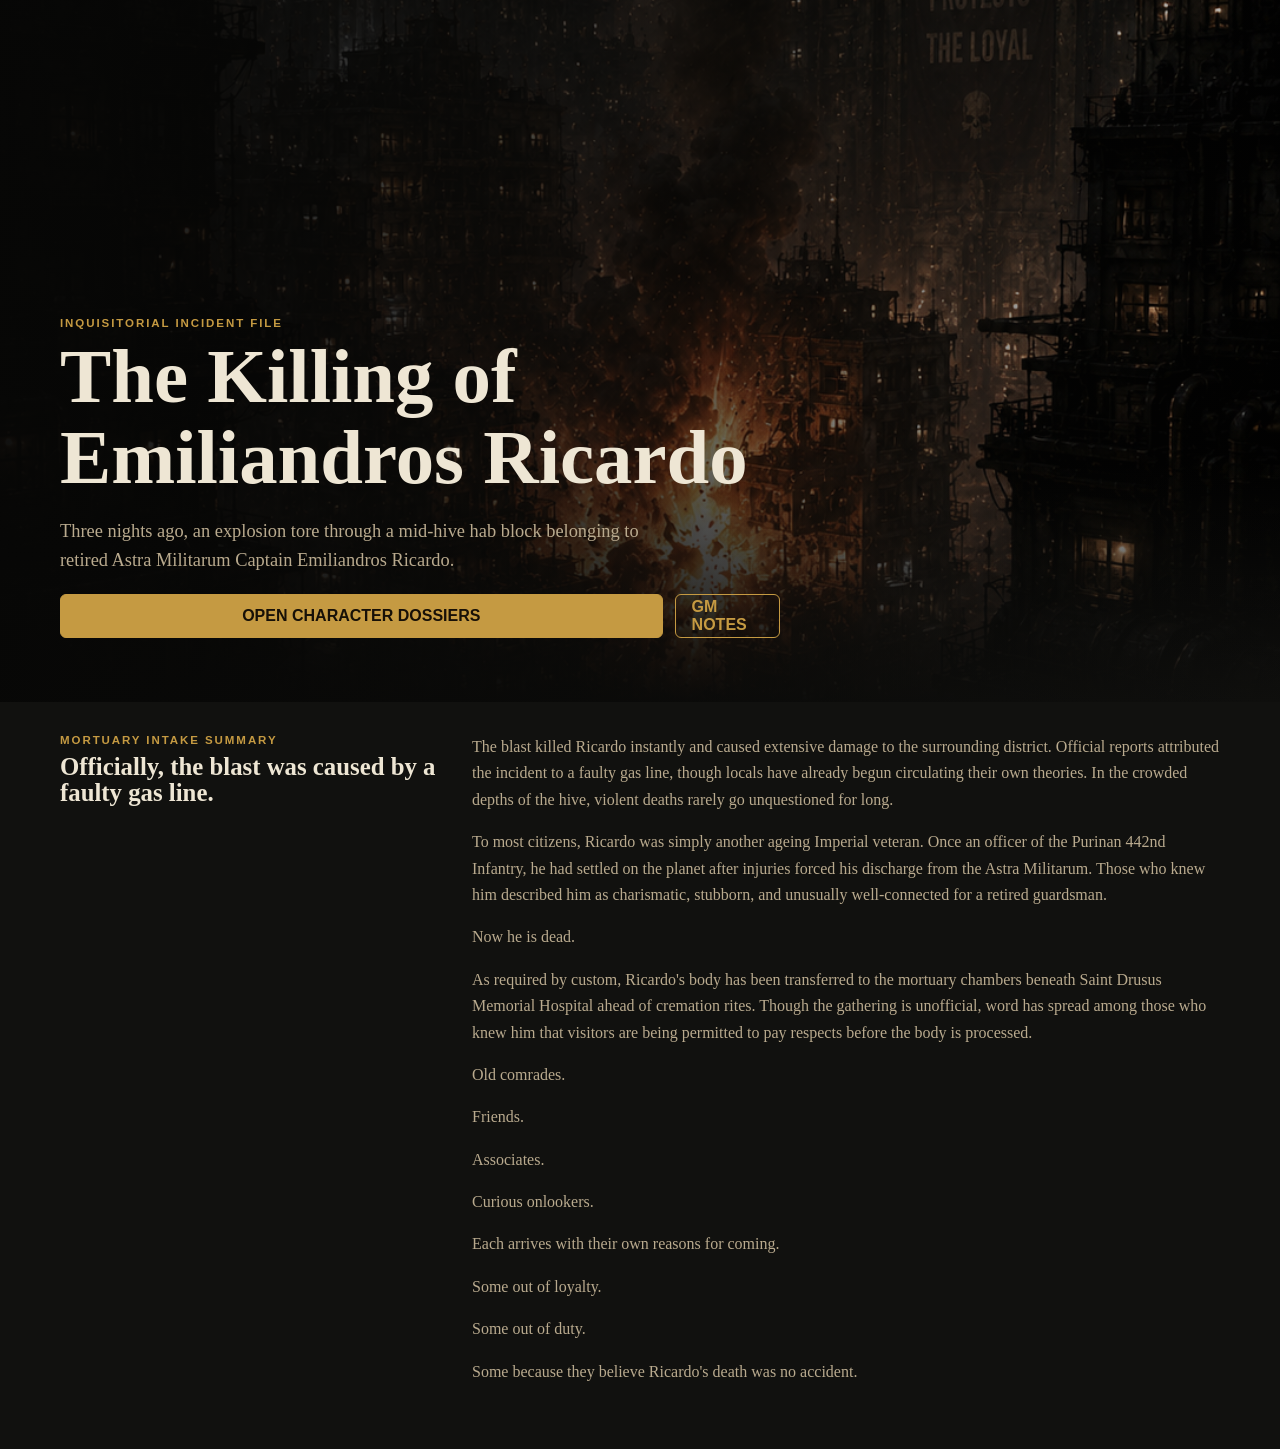
==== index.html @ 4c292468 "The Killing of Emiliandros Ricardo" ====
<!doctype html>
<html lang="en">
  <head>
    <meta charset="utf-8">
    <meta name="viewport" content="width=device-width, initial-scale=1">
    <title>Requias Sector One-Shot - The Killing of Emiliandros Ricardo</title>
    <link rel="stylesheet" href="styles.css">
  </head>
  <body class="landing-page">
    <main>
      <section class="landing-hero">
        <div class="landing-copy">
          <p class="eyebrow">Inquisitorial Incident File</p>
          <h1>The Killing of Emiliandros Ricardo</h1>
          <p>Three nights ago, an explosion tore through a mid-hive hab block belonging to retired Astra Militarum Captain Emiliandros Ricardo.</p>
          <div class="landing-actions">
            <a class="button landing-button" href="selection.html">Open Character Dossiers</a>
            <a class="button secondary" href="gm.html">GM Notes</a>
          </div>
        </div>
      </section>

      <section class="scenario-brief" aria-label="Scenario introduction">
        <div>
          <p class="eyebrow">Mortuary Intake Summary</p>
          <h2>Officially, the blast was caused by a faulty gas line.</h2>
        </div>
        <div class="brief-copy">
          <p>The blast killed Ricardo instantly and caused extensive damage to the surrounding district. Official reports attributed the incident to a faulty gas line, though locals have already begun circulating their own theories. In the crowded depths of the hive, violent deaths rarely go unquestioned for long.</p>
          <p>To most citizens, Ricardo was simply another ageing Imperial veteran. Once an officer of the Purinan 442nd Infantry, he had settled on the planet after injuries forced his discharge from the Astra Militarum. Those who knew him described him as charismatic, stubborn, and unusually well-connected for a retired guardsman.</p>
          <p>Now he is dead.</p>
          <p>As required by custom, Ricardo's body has been transferred to the mortuary chambers beneath Saint Drusus Memorial Hospital ahead of cremation rites. Though the gathering is unofficial, word has spread among those who knew him that visitors are being permitted to pay respects before the body is processed.</p>
          <p>Old comrades.</p>
          <p>Friends.</p>
          <p>Associates.</p>
          <p>Curious onlookers.</p>
          <p>Each arrives with their own reasons for coming.</p>
          <p>Some out of loyalty.</p>
          <p>Some out of duty.</p>
          <p>Some because they believe Ricardo's death was no accident.</p>
        </div>
      </section>
    </main>
  </body>
</html>
---- styles.css ----
:root {
  color-scheme: dark;
  --bg: #11110f;
  --panel: #1c1a16;
  --panel-strong: #262118;
  --line: #5c4a2d;
  --line-soft: rgba(164, 127, 67, 0.28);
  --text: #eee6d4;
  --muted: #b9aa8e;
  --gold: #c59a42;
  --red: #8e2d27;
  --black: #070706;
}

* {
  box-sizing: border-box;
}

body {
  min-height: 100vh;
  margin: 0;
  background:
    radial-gradient(circle at 18% 0%, rgba(142, 45, 39, 0.2), transparent 34rem),
    linear-gradient(135deg, rgba(197, 154, 66, 0.06), transparent 28rem),
    var(--bg);
  color: var(--text);
  font-family: Georgia, "Times New Roman", serif;
}

.landing-page {
  background: var(--bg);
}

button,
a {
  font: inherit;
}

.site-header {
  display: flex;
  align-items: end;
  justify-content: space-between;
  gap: 2rem;
  max-width: 1200px;
  margin: 0 auto;
  padding: 3rem 1.25rem 2rem;
}

.site-header.compact {
  align-items: center;
}

.eyebrow {
  margin: 0 0 0.5rem;
  color: var(--gold);
  font-family: Arial, sans-serif;
  font-size: 0.72rem;
  font-weight: 700;
  letter-spacing: 0.12rem;
  text-transform: uppercase;
}

h1,
h2 {
  margin: 0;
  line-height: 1.05;
}

h1 {
  max-width: 760px;
  font-size: clamp(2.25rem, 6vw, 5rem);
}

h2 {
  font-size: 1.55rem;
}

.header-note {
  max-width: 360px;
  margin: 0;
  color: var(--muted);
  line-height: 1.55;
}

.header-actions {
  display: grid;
  justify-items: end;
  gap: 0.85rem;
}

.landing-hero {
  min-height: 78vh;
  display: grid;
  align-items: end;
  background:
    linear-gradient(90deg, rgba(7, 7, 6, 0.96), rgba(7, 7, 6, 0.72) 45%, rgba(7, 7, 6, 0.2)),
    linear-gradient(0deg, var(--bg), rgba(7, 7, 6, 0) 34%),
    url("assets/characters/4fe3f929-f056-469f-8570-948c34a160f2.png") center right / cover no-repeat;
}

.landing-copy {
  width: min(760px, 100%);
  padding: 5rem 1.25rem 4rem;
  margin-left: max(1.25rem, calc((100vw - 1200px) / 2));
}

.landing-copy p:not(.eyebrow) {
  max-width: 620px;
  color: var(--muted);
  font-size: 1.15rem;
  line-height: 1.6;
}

.landing-actions {
  display: flex;
  align-items: center;
  gap: 0.75rem;
  margin-top: 1rem;
}

.landing-button {
  width: min(340px, 100%);
}

.scenario-brief {
  display: grid;
  grid-template-columns: minmax(260px, 380px) minmax(0, 1fr);
  gap: 2rem;
  max-width: 1200px;
  margin: 0 auto;
  padding: 2rem 1.25rem 4rem;
}

.brief-copy {
  color: var(--muted);
  line-height: 1.65;
}

.brief-copy p:first-child {
  margin-top: 0;
}

.brief-copy p:last-child {
  margin-bottom: 0;
}

.selection-layout,
.detail-layout {
  display: grid;
  gap: 1.25rem;
  max-width: 1200px;
  margin: 0 auto;
  padding: 0 1.25rem 3rem;
}

.selection-layout {
  grid-template-columns: minmax(0, 1fr) minmax(320px, 420px);
  align-items: start;
}

.character-grid {
  display: grid;
  grid-template-columns: repeat(3, minmax(0, 1fr));
  gap: 1rem;
}

.character-card {
  position: relative;
  min-width: 0;
  padding: 0;
  overflow: hidden;
  border: 1px solid var(--line-soft);
  border-radius: 8px;
  background: var(--panel);
  color: var(--text);
  cursor: pointer;
  text-align: left;
  transition: border-color 160ms ease, transform 160ms ease, background 160ms ease;
}

.character-card:hover,
.character-card:focus-visible,
.character-card.selected {
  border-color: var(--gold);
  background: var(--panel-strong);
  transform: translateY(-2px);
  outline: none;
}

.portrait-frame {
  aspect-ratio: 4 / 5;
  background: var(--black);
}

.portrait-frame img,
.detail-portrait img {
  width: 100%;
  height: 100%;
  display: block;
  object-fit: cover;
}

.portrait-placeholder {
  display: grid;
  width: 100%;
  height: 100%;
  min-height: 220px;
  place-items: center;
  background:
    linear-gradient(145deg, rgba(197, 154, 66, 0.16), transparent),
    repeating-linear-gradient(45deg, rgba(255, 255, 255, 0.04) 0 1px, transparent 1px 12px),
    #17130f;
  color: var(--gold);
  font-family: Arial, sans-serif;
  font-size: 2rem;
  font-weight: 800;
}

.portrait-placeholder.large {
  min-height: 520px;
  font-size: 4rem;
}

.character-name,
.character-role {
  display: block;
  padding-inline: 0.85rem;
}

.character-name {
  padding-top: 0.85rem;
  font-size: 1.05rem;
  font-weight: 700;
}

.character-role {
  min-height: 3.7rem;
  padding-top: 0.35rem;
  padding-bottom: 0.85rem;
  color: var(--muted);
  font-family: Arial, sans-serif;
  font-size: 0.82rem;
  line-height: 1.35;
}

.slot-number {
  position: absolute;
  top: 0.6rem;
  right: 0.6rem;
  padding: 0.2rem 0.4rem;
  border: 1px solid rgba(197, 154, 66, 0.45);
  border-radius: 4px;
  background: rgba(7, 7, 6, 0.72);
  color: var(--gold);
  font-family: Arial, sans-serif;
  font-size: 0.72rem;
}

.bio-panel,
.section-block {
  border: 1px solid var(--line-soft);
  border-radius: 8px;
  background: rgba(28, 26, 22, 0.94);
}

.bio-panel {
  position: sticky;
  top: 1rem;
  padding: 1.25rem;
}

.bio-copy,
.prose {
  color: var(--muted);
  line-height: 1.62;
}

.bio-copy {
  max-height: 52vh;
  margin-block: 1rem;
  overflow: auto;
  padding-right: 0.5rem;
}

.button {
  display: inline-flex;
  align-items: center;
  justify-content: center;
  min-height: 2.75rem;
  width: 100%;
  border: 1px solid var(--gold);
  border-radius: 6px;
  background: var(--gold);
  color: #171007;
  font-family: Arial, sans-serif;
  font-weight: 800;
  text-decoration: none;
  text-transform: uppercase;
}

.button.secondary {
  width: auto;
  padding: 0 1rem;
  background: transparent;
  color: var(--gold);
}

.button.danger {
  border-color: var(--red);
  background: var(--red);
  color: var(--text);
}

.button.disabled {
  border-color: rgba(185, 170, 142, 0.34);
  background: rgba(185, 170, 142, 0.2);
  color: rgba(238, 230, 212, 0.55);
  pointer-events: none;
}

.gm-layout {
  max-width: 980px;
  margin: 0 auto;
  padding: 0 1.25rem 3rem;
}

.gm-gate {
  max-width: 520px;
}

.password-form {
  display: grid;
  gap: 0.85rem;
  margin-top: 1.25rem;
}

.password-form label {
  color: var(--muted);
  font-family: Arial, sans-serif;
  font-size: 0.78rem;
  font-weight: 700;
  text-transform: uppercase;
}

.password-form input {
  min-height: 2.75rem;
  width: 100%;
  border: 1px solid var(--line-soft);
  border-radius: 6px;
  background: var(--black);
  color: var(--text);
  font: inherit;
  padding: 0 0.85rem;
}

.password-form input:focus {
  border-color: var(--gold);
  outline: none;
}

.gate-error {
  margin: 0;
  color: #e09a8f;
  font-family: Arial, sans-serif;
}

.gm-notes {
  display: grid;
  gap: 1.25rem;
}

.gm-notes[hidden] {
  display: none;
}

.gm-notes h3,
.gm-notes h4 {
  margin: 1.25rem 0 0.45rem;
}

.gm-notes h3 {
  color: var(--text);
  font-size: 1.15rem;
}

.gm-notes h4 {
  color: var(--gold);
  font-family: Arial, sans-serif;
  font-size: 0.82rem;
  text-transform: uppercase;
}

.gm-notes p,
.gm-notes li {
  color: var(--muted);
  line-height: 1.62;
}

.gm-notes ul {
  margin-top: 0;
  padding-left: 1.25rem;
}

.detail-layout {
  grid-template-columns: minmax(280px, 420px) minmax(0, 1fr);
}

.detail-portrait {
  overflow: hidden;
  align-self: start;
  border: 1px solid var(--line-soft);
  border-radius: 8px;
  background: var(--black);
}

.dossier {
  display: grid;
  gap: 1.25rem;
}

.section-block {
  padding: 1.25rem;
}

.section-block.secret {
  border-color: rgba(142, 45, 39, 0.72);
  background: linear-gradient(145deg, rgba(142, 45, 39, 0.16), rgba(28, 26, 22, 0.96));
}

.confirm-overlay {
  position: fixed;
  inset: 0;
  z-index: 10;
  display: grid;
  place-items: center;
  padding: 1.25rem;
  background: rgba(7, 7, 6, 0.82);
}

.confirm-overlay[hidden] {
  display: none;
}

.confirm-dialog {
  width: min(520px, 100%);
  padding: 1.5rem;
  border: 1px solid rgba(142, 45, 39, 0.72);
  border-radius: 8px;
  background: linear-gradient(145deg, rgba(142, 45, 39, 0.18), rgba(28, 26, 22, 0.98));
  box-shadow: 0 1.5rem 4rem rgba(0, 0, 0, 0.48);
}

.confirm-dialog p:not(.eyebrow) {
  color: var(--muted);
  line-height: 1.6;
}

.confirm-actions {
  display: grid;
  grid-template-columns: 1fr 1fr;
  gap: 0.75rem;
  margin-top: 1.25rem;
}

.prose p:first-child,
.bio-copy p:first-child {
  margin-top: 0;
}

.prose p:last-child,
.bio-copy p:last-child {
  margin-bottom: 0;
}

@media (max-width: 900px) {
  .site-header,
  .selection-layout,
  .detail-layout,
  .scenario-brief {
    grid-template-columns: 1fr;
  }

  .site-header {
    display: grid;
    align-items: start;
  }

  .header-actions {
    justify-items: start;
  }

  .character-grid {
    grid-template-columns: repeat(2, minmax(0, 1fr));
  }

  .bio-panel {
    position: static;
  }
}

@media (max-width: 560px) {
  .site-header {
    padding-top: 2rem;
  }

  .character-grid {
    grid-template-columns: 1fr;
  }

  .button.secondary {
    width: 100%;
  }

  .landing-actions {
    display: grid;
    width: min(340px, 100%);
  }

  .landing-copy {
    padding-top: 4rem;
    margin-left: 0;
  }

  .landing-copy p:not(.eyebrow) {
    font-size: 1rem;
  }

  .confirm-actions {
    grid-template-columns: 1fr;
  }
}
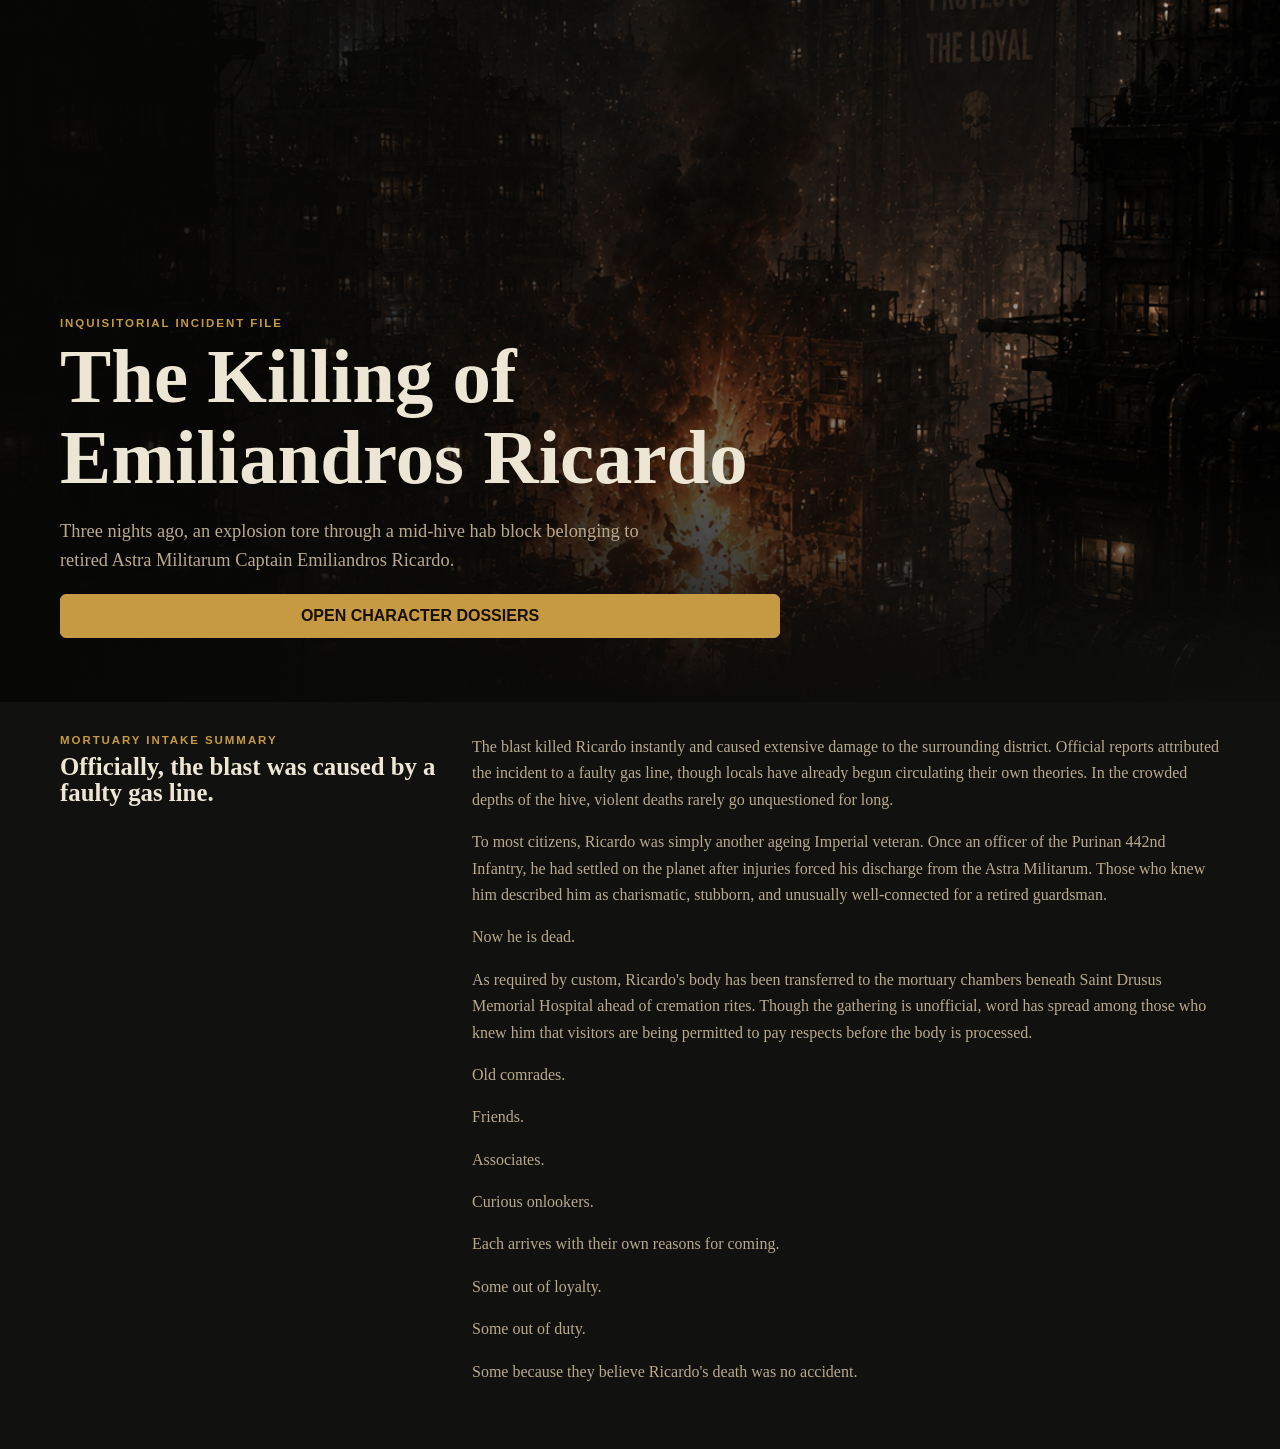
==== commit ff36bf7f: "Update 1" ====
--- a/index.html
+++ b/index.html
@@ -13,10 +13,7 @@
           <p class="eyebrow">Inquisitorial Incident File</p>
           <h1>The Killing of Emiliandros Ricardo</h1>
           <p>Three nights ago, an explosion tore through a mid-hive hab block belonging to retired Astra Militarum Captain Emiliandros Ricardo.</p>
-          <div class="landing-actions">
-            <a class="button landing-button" href="selection.html">Open Character Dossiers</a>
-            <a class="button secondary" href="gm.html">GM Notes</a>
-          </div>
+          <a class="button landing-button" href="selection.html">Open Character Dossiers</a>
         </div>
       </section>
 
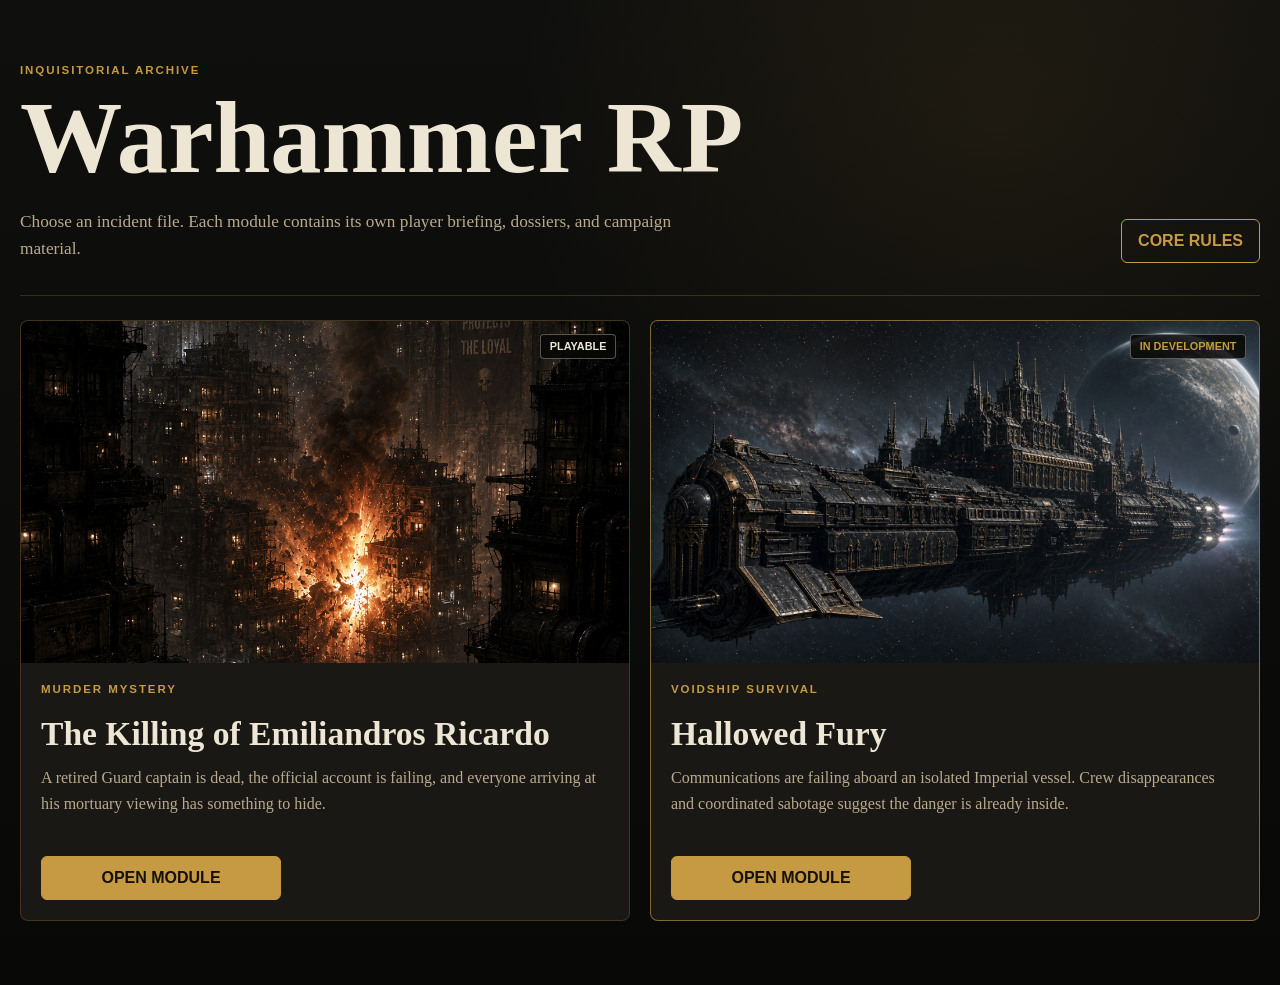
==== commit 740c57d6: "big updates" ====
--- a/index.html
+++ b/index.html
@@ -3,39 +3,47 @@
   <head>
     <meta charset="utf-8">
     <meta name="viewport" content="width=device-width, initial-scale=1">
-    <title>Requias Sector One-Shot - The Killing of Emiliandros Ricardo</title>
-    <link rel="stylesheet" href="styles.css">
+    <meta name="description" content="Warhammer RP campaign modules and player dossiers.">
+    <title>Warhammer RP - Module Archive</title>
+    <link rel="stylesheet" href="styles.css?v=20260628-modules">
   </head>
-  <body class="landing-page">
-    <main>
-      <section class="landing-hero">
-        <div class="landing-copy">
-          <p class="eyebrow">Inquisitorial Incident File</p>
-          <h1>The Killing of Emiliandros Ricardo</h1>
-          <p>Three nights ago, an explosion tore through a mid-hive hab block belonging to retired Astra Militarum Captain Emiliandros Ricardo.</p>
-          <a class="button landing-button" href="selection.html">Open Character Dossiers</a>
-        </div>
-      </section>
+  <body class="module-hub-page">
+    <header class="module-hub-header">
+      <div>
+        <p class="eyebrow">Inquisitorial Archive</p>
+        <h1>Warhammer RP</h1>
+        <p class="module-hub-intro">Choose an incident file. Each module contains its own player briefing, dossiers, and campaign material.</p>
+      </div>
+      <a class="button secondary" href="rules.html">Core Rules</a>
+    </header>
 
-      <section class="scenario-brief" aria-label="Scenario introduction">
-        <div>
-          <p class="eyebrow">Mortuary Intake Summary</p>
-          <h2>Officially, the blast was caused by a faulty gas line.</h2>
-        </div>
-        <div class="brief-copy">
-          <p>The blast killed Ricardo instantly and caused extensive damage to the surrounding district. Official reports attributed the incident to a faulty gas line, though locals have already begun circulating their own theories. In the crowded depths of the hive, violent deaths rarely go unquestioned for long.</p>
-          <p>To most citizens, Ricardo was simply another ageing Imperial veteran. Once an officer of the Purinan 442nd Infantry, he had settled on the planet after injuries forced his discharge from the Astra Militarum. Those who knew him described him as charismatic, stubborn, and unusually well-connected for a retired guardsman.</p>
-          <p>Now he is dead.</p>
-          <p>As required by custom, Ricardo's body has been transferred to the mortuary chambers beneath Saint Drusus Memorial Hospital ahead of cremation rites. Though the gathering is unofficial, word has spread among those who knew him that visitors are being permitted to pay respects before the body is processed.</p>
-          <p>Old comrades.</p>
-          <p>Friends.</p>
-          <p>Associates.</p>
-          <p>Curious onlookers.</p>
-          <p>Each arrives with their own reasons for coming.</p>
-          <p>Some out of loyalty.</p>
-          <p>Some out of duty.</p>
-          <p>Some because they believe Ricardo's death was no accident.</p>
-        </div>
+    <main class="module-hub-layout">
+      <section class="module-grid" aria-label="Available roleplaying modules">
+        <article class="module-card">
+          <a class="module-card-media" href="modules/ricardo/index.html" aria-label="Open The Killing of Emiliandros Ricardo">
+            <img src="modules/ricardo/assets/Player%20Characters/4fe3f929-f056-469f-8570-948c34a160f2.png" alt="An explosion tearing through a hive hab block">
+            <span class="module-status ready">Playable</span>
+          </a>
+          <div class="module-card-body">
+            <p class="eyebrow">Murder Mystery</p>
+            <h2>The Killing of Emiliandros Ricardo</h2>
+            <p>A retired Guard captain is dead, the official account is failing, and everyone arriving at his mortuary viewing has something to hide.</p>
+            <a class="button" href="modules/ricardo/index.html">Open Module</a>
+          </div>
+        </article>
+
+        <article class="module-card featured">
+          <a class="module-card-media" href="modules/hallowed-fury/index.html" aria-label="Open Hallowed Fury">
+            <img src="modules/hallowed-fury/hallowed-fury-starship.png" alt="The gothic voidship Hallowed Fury crossing deep space">
+            <span class="module-status development">In Development</span>
+          </a>
+          <div class="module-card-body">
+            <p class="eyebrow">Voidship Survival</p>
+            <h2>Hallowed Fury</h2>
+            <p>Communications are failing aboard an isolated Imperial vessel. Crew disappearances and coordinated sabotage suggest the danger is already inside.</p>
+            <a class="button" href="modules/hallowed-fury/index.html">Open Module</a>
+          </div>
+        </article>
       </section>
     </main>
   </body>
--- a/styles.css
+++ b/styles.css
@@ -27,6 +27,263 @@
   font-family: Georgia, "Times New Roman", serif;
 }
 
+.module-hub-page {
+  background:
+    linear-gradient(180deg, rgba(7, 7, 6, 0.2), rgba(7, 7, 6, 0.88)),
+    radial-gradient(circle at 78% 12%, rgba(197, 154, 66, 0.12), transparent 30rem),
+    var(--bg);
+}
+
+.module-hub-header,
+.module-hub-layout {
+  width: min(1240px, calc(100% - 2.5rem));
+  margin-inline: auto;
+}
+
+.module-hub-header {
+  display: flex;
+  align-items: end;
+  justify-content: space-between;
+  gap: 2rem;
+  padding: 4rem 0 2rem;
+  border-bottom: 1px solid var(--line-soft);
+}
+
+.module-hub-header h1 {
+  font-size: clamp(3rem, 8vw, 6.5rem);
+}
+
+.module-hub-intro {
+  max-width: 660px;
+  margin: 1rem 0 0;
+  color: var(--muted);
+  font-size: 1.08rem;
+  line-height: 1.6;
+}
+
+.module-hub-layout {
+  padding: 1.5rem 0 4rem;
+}
+
+.module-grid {
+  display: grid;
+  grid-template-columns: repeat(2, minmax(0, 1fr));
+  gap: 1.25rem;
+}
+
+.module-card {
+  overflow: hidden;
+  border: 1px solid var(--line-soft);
+  border-radius: 8px;
+  background: rgba(28, 26, 22, 0.96);
+}
+
+.module-card.featured {
+  border-color: rgba(197, 154, 66, 0.62);
+}
+
+.module-card-media {
+  display: block;
+  position: relative;
+  aspect-ratio: 16 / 9;
+  overflow: hidden;
+  background: var(--black);
+}
+
+.module-card-media img {
+  width: 100%;
+  height: 100%;
+  display: block;
+  object-fit: cover;
+  transition: transform 220ms ease;
+}
+
+.module-card-media:hover img,
+.module-card-media:focus-visible img {
+  transform: scale(1.025);
+}
+
+.module-status {
+  position: absolute;
+  top: 0.8rem;
+  right: 0.8rem;
+  padding: 0.35rem 0.55rem;
+  border: 1px solid rgba(238, 230, 212, 0.35);
+  border-radius: 4px;
+  background: rgba(7, 7, 6, 0.86);
+  color: var(--text);
+  font-family: Arial, sans-serif;
+  font-size: 0.68rem;
+  font-weight: 800;
+  text-transform: uppercase;
+}
+
+.module-status.development {
+  color: var(--gold);
+}
+
+.module-card-body {
+  display: grid;
+  gap: 0.85rem;
+  padding: 1.25rem;
+}
+
+.module-card-body h2 {
+  font-size: clamp(1.45rem, 3vw, 2.1rem);
+}
+
+.module-card-body p:not(.eyebrow) {
+  min-height: 4.8rem;
+  margin: 0;
+  color: var(--muted);
+  line-height: 1.6;
+}
+
+.module-card-body .button {
+  width: min(240px, 100%);
+}
+
+.fury-page {
+  background: #090a0b;
+}
+
+.fury-hero {
+  position: relative;
+  min-height: min(78vh, 760px);
+  display: grid;
+  align-items: end;
+  overflow: hidden;
+}
+
+.fury-hero::after {
+  content: "";
+  position: absolute;
+  inset: 0;
+  background: linear-gradient(90deg, rgba(7, 7, 6, 0.88) 0%, rgba(7, 7, 6, 0.26) 58%, rgba(7, 7, 6, 0.1)), linear-gradient(0deg, #090a0b 0%, transparent 42%);
+}
+
+.fury-hero > img {
+  position: absolute;
+  inset: 0;
+  width: 100%;
+  height: 100%;
+  object-fit: cover;
+}
+
+.fury-hero-copy {
+  position: relative;
+  z-index: 1;
+  width: min(1180px, calc(100% - 2.5rem));
+  margin: 0 auto;
+  padding-bottom: clamp(3rem, 8vh, 6rem);
+}
+
+.fury-hero-copy h1 {
+  font-size: clamp(3.4rem, 9vw, 7.6rem);
+}
+
+.fury-hero-copy > p:not(.eyebrow) {
+  max-width: 650px;
+  margin: 1rem 0 0;
+  color: var(--text);
+  font-size: 1.1rem;
+  line-height: 1.6;
+}
+
+.fury-hero .landing-actions {
+  width: min(560px, 100%);
+}
+
+.fury-hero .landing-actions .button {
+  width: auto;
+  flex: 1 1 220px;
+}
+
+.fury-brief,
+.fury-objectives,
+.module-tools {
+  display: grid;
+  grid-template-columns: minmax(220px, 0.72fr) minmax(0, 1.28fr);
+  gap: 3rem;
+  width: min(1180px, calc(100% - 2.5rem));
+  margin: 0 auto;
+  padding: 4.5rem 0;
+  border-bottom: 1px solid var(--line-soft);
+}
+
+.fury-brief-heading h2,
+.fury-objectives h2,
+.module-tools h2 {
+  max-width: 440px;
+  font-size: clamp(1.8rem, 4vw, 3rem);
+}
+
+.objective-list {
+  display: grid;
+  margin: 0;
+  padding: 0;
+  list-style: none;
+}
+
+.objective-list li {
+  display: grid;
+  grid-template-columns: 3rem minmax(140px, 0.55fr) minmax(0, 1fr);
+  gap: 0.85rem;
+  align-items: baseline;
+  padding: 1rem 0;
+  border-top: 1px solid var(--line-soft);
+}
+
+.objective-list li > span {
+  color: var(--gold);
+  font-family: Arial, sans-serif;
+  font-size: 0.72rem;
+  font-weight: 800;
+}
+
+.objective-list strong {
+  font-size: 1.05rem;
+}
+
+.objective-list p {
+  margin: 0;
+  color: var(--muted);
+  line-height: 1.55;
+}
+
+.module-tool-grid {
+  display: grid;
+  grid-template-columns: repeat(3, minmax(0, 1fr));
+  gap: 0.7rem;
+}
+
+.module-tool {
+  display: grid;
+  min-height: 5.5rem;
+  align-content: center;
+  gap: 0.35rem;
+  padding: 0.85rem;
+  border: 1px solid var(--line-soft);
+  border-radius: 6px;
+  background: rgba(28, 26, 22, 0.8);
+  color: var(--text);
+  font-weight: 700;
+  text-decoration: none;
+}
+
+.module-tool small {
+  color: var(--gold);
+  font-family: Arial, sans-serif;
+  font-size: 0.68rem;
+  text-transform: uppercase;
+}
+
+.module-tool.disabled {
+  color: var(--muted);
+  cursor: not-allowed;
+  opacity: 0.68;
+}
+
 .landing-page {
   background: var(--bg);
 }
@@ -88,6 +345,11 @@
   gap: 0.85rem;
 }
 
+.header-button-row {
+  display: flex;
+  gap: 0.75rem;
+}
+
 .landing-hero {
   min-height: 78vh;
   display: grid;
@@ -95,7 +357,7 @@
   background:
     linear-gradient(90deg, rgba(7, 7, 6, 0.96), rgba(7, 7, 6, 0.72) 45%, rgba(7, 7, 6, 0.2)),
     linear-gradient(0deg, var(--bg), rgba(7, 7, 6, 0) 34%),
-    url("assets/characters/4fe3f929-f056-469f-8570-948c34a160f2.png") center right / cover no-repeat;
+    url("modules/ricardo/assets/Player%20Characters/4fe3f929-f056-469f-8570-948c34a160f2.png") center right / cover no-repeat;
 }
 
 .landing-copy {
@@ -318,6 +580,489 @@
   pointer-events: none;
 }
 
+.selection-actions {
+  display: grid;
+  gap: 0.75rem;
+}
+
+.sheet-link {
+  margin-top: 1rem;
+}
+
+.sheet-button {
+  width: min(360px, 100%);
+}
+
+.sheet-actions {
+  display: flex;
+  flex-wrap: wrap;
+  gap: 0.75rem;
+}
+
+.contact-list {
+  display: grid;
+  gap: 1rem;
+  margin-top: 1rem;
+}
+
+.contact-card {
+  padding-top: 1rem;
+  border-top: 1px solid var(--line-soft);
+}
+
+.contact-card:first-child {
+  padding-top: 0;
+  border-top: 0;
+}
+
+.contact-card h3 {
+  margin: 0 0 0.4rem;
+  color: var(--text);
+  font-size: 1.15rem;
+}
+
+.contact-card p {
+  margin: 0;
+  color: var(--muted);
+  line-height: 1.62;
+}
+
+.rules-layout,
+.dashboard-layout {
+  max-width: 1200px;
+  margin: 0 auto;
+  padding: 0 1.25rem 3rem;
+}
+
+.rules-grid,
+.dashboard-grid {
+  display: grid;
+  gap: 1.25rem;
+  margin-top: 1.25rem;
+}
+
+.rules-grid {
+  grid-template-columns: repeat(2, minmax(0, 1fr));
+}
+
+.rule-card {
+  padding: 1.25rem;
+  border: 1px solid var(--line-soft);
+  border-radius: 8px;
+  background: rgba(28, 26, 22, 0.94);
+}
+
+.rule-card h2 {
+  font-size: 1.3rem;
+}
+
+.rule-card ul {
+  margin: 1rem 0 0;
+  padding-left: 1.2rem;
+  color: var(--muted);
+  line-height: 1.58;
+}
+
+.dashboard-hero {
+  display: grid;
+  grid-template-columns: minmax(180px, 260px) minmax(0, 1fr);
+  gap: 1.25rem;
+  align-items: stretch;
+}
+
+.dashboard-portrait {
+  overflow: hidden;
+  border-radius: 8px;
+  background: var(--black);
+}
+
+.dashboard-portrait img {
+  width: 100%;
+  height: 100%;
+  min-height: 260px;
+  display: block;
+  object-fit: cover;
+}
+
+.dashboard-summary {
+  display: grid;
+  align-content: center;
+  gap: 0.8rem;
+}
+
+.dashboard-summary p {
+  margin: 0;
+  color: var(--muted);
+  line-height: 1.55;
+}
+
+.dashboard-vitals {
+  display: grid;
+  grid-template-columns: minmax(220px, 0.8fr) minmax(260px, 1.2fr);
+  gap: 0.85rem;
+  align-items: stretch;
+}
+
+.movement-panel,
+.armour-panel {
+  border: 1px solid var(--line-soft);
+  border-radius: 8px;
+  background: rgba(9, 9, 8, 0.62);
+  padding: 0.85rem;
+}
+
+.movement-panel {
+  display: grid;
+  align-content: center;
+  gap: 0.45rem;
+}
+
+.movement-panel span,
+.armour-title,
+.armour-node span {
+  color: var(--gold);
+  font-family: Arial, sans-serif;
+  font-size: 0.72rem;
+  font-weight: 800;
+  text-transform: uppercase;
+}
+
+.movement-panel input,
+.armour-node input {
+  width: 100%;
+  min-height: 2.35rem;
+  border: 1px solid var(--line-soft);
+  border-radius: 6px;
+  background: var(--black);
+  color: var(--text);
+  font: inherit;
+  padding: 0.45rem 0.6rem;
+}
+
+.movement-panel input:focus,
+.armour-node input:focus {
+  border-color: var(--gold);
+  outline: none;
+}
+
+.armour-panel {
+  display: grid;
+  position: relative;
+  min-height: 15rem;
+  overflow: hidden;
+  grid-template-columns: 1fr 0.9fr 1fr;
+  grid-template-areas:
+    "title title title"
+    ". head ."
+    "right-arm body left-arm"
+    "right-leg . left-leg";
+  gap: 0.5rem;
+  background:
+    linear-gradient(90deg, rgba(176, 138, 70, 0.08), transparent 25%, transparent 75%, rgba(176, 138, 70, 0.08)),
+    radial-gradient(circle at 50% 38%, rgba(176, 138, 70, 0.12), transparent 48%),
+    rgba(9, 9, 8, 0.62);
+}
+
+.armour-title {
+  grid-area: title;
+  position: relative;
+  z-index: 2;
+  text-align: center;
+}
+
+.armour-silhouette {
+  position: absolute;
+  inset: 2.2rem 31% 0.7rem;
+  opacity: 0.46;
+  pointer-events: none;
+}
+
+.armour-silhouette::before,
+.armour-silhouette::after {
+  content: "";
+  position: absolute;
+  left: 50%;
+  transform: translateX(-50%);
+  background: linear-gradient(180deg, rgba(176, 138, 70, 0.42), rgba(38, 33, 25, 0.92));
+  box-shadow: 0 0 24px rgba(0, 0, 0, 0.55);
+}
+
+.armour-silhouette::before {
+  top: 0;
+  width: 3.2rem;
+  height: 3.2rem;
+  border-radius: 48% 48% 42% 42%;
+}
+
+.armour-silhouette::after {
+  top: 2.7rem;
+  width: 5.8rem;
+  height: 10.8rem;
+  border-radius: 44% 44% 26% 26%;
+  clip-path: polygon(20% 0, 80% 0, 100% 24%, 76% 58%, 70% 100%, 52% 100%, 50% 67%, 48% 100%, 30% 100%, 24% 58%, 0 24%);
+}
+
+.armour-node {
+  display: grid;
+  position: relative;
+  z-index: 2;
+  grid-template-columns: auto 1fr;
+  grid-template-areas:
+    "code input"
+    "range input";
+  gap: 0 0.45rem;
+  align-items: center;
+  min-width: 0;
+  padding: 0.38rem;
+  border: 1px solid rgba(176, 138, 70, 0.45);
+  border-radius: 4px;
+  background:
+    linear-gradient(90deg, rgba(61, 18, 18, 0.92) 0 42%, rgba(238, 231, 206, 0.94) 42%),
+    rgba(17, 16, 13, 0.88);
+  text-align: left;
+  box-shadow: 0 0.4rem 1rem rgba(0, 0, 0, 0.32);
+}
+
+.armour-node.head {
+  grid-area: head;
+}
+
+.armour-node.right-arm {
+  grid-area: right-arm;
+}
+
+.armour-node.left-arm {
+  grid-area: left-arm;
+}
+
+.armour-node.body {
+  grid-area: body;
+}
+
+.armour-node.right-leg {
+  grid-area: right-leg;
+}
+
+.armour-node.left-leg {
+  grid-area: left-leg;
+}
+
+.armour-code {
+  grid-area: code;
+  color: var(--text) !important;
+  font-family: Georgia, serif !important;
+  font-size: 1.08rem !important;
+  line-height: 1;
+  letter-spacing: 0;
+}
+
+.armour-range {
+  grid-area: range;
+  color: var(--text) !important;
+  font-size: 0.58rem !important;
+  line-height: 1;
+}
+
+.armour-node input {
+  grid-area: input;
+  min-height: 2.1rem;
+  border-color: rgba(61, 18, 18, 0.22);
+  background: rgba(255, 252, 238, 0.88);
+  color: #273140;
+  text-align: center;
+  font-weight: 800;
+  font-size: 1.25rem;
+  padding: 0.25rem;
+}
+
+.dashboard-help {
+  max-width: 760px;
+  color: var(--muted);
+  line-height: 1.58;
+}
+
+.dashboard-actions {
+  display: flex;
+  flex-wrap: wrap;
+  gap: 0.75rem;
+}
+
+.import-export-actions {
+  display: flex;
+  flex-wrap: wrap;
+  gap: 0.75rem;
+  margin-top: 1rem;
+}
+
+.import-export-actions .button {
+  width: min(280px, 100%);
+}
+
+.file-input {
+  position: absolute;
+  width: 1px;
+  height: 1px;
+  overflow: hidden;
+  clip: rect(0 0 0 0);
+  clip-path: inset(50%);
+  white-space: nowrap;
+}
+
+.dashboard-actions .button {
+  width: min(260px, 100%);
+}
+
+.save-note {
+  min-height: 1.3rem;
+  color: var(--gold) !important;
+  font-family: Arial, sans-serif;
+  font-size: 0.85rem;
+}
+
+.dashboard-grid {
+  grid-template-columns: repeat(2, minmax(0, 1fr));
+}
+
+.dashboard-card.wide {
+  grid-column: 1 / -1;
+}
+
+.stat-editor-grid,
+.resource-grid {
+  display: grid;
+  grid-template-columns: repeat(5, minmax(0, 1fr));
+  gap: 0.75rem;
+  margin-top: 1rem;
+}
+
+.resource-grid {
+  grid-template-columns: repeat(3, minmax(0, 1fr));
+}
+
+.field-control,
+.tag-field {
+  display: grid;
+  gap: 0.35rem;
+}
+
+.field-control span,
+.field-label {
+  color: var(--gold);
+  font-family: Arial, sans-serif;
+  font-size: 0.72rem;
+  font-weight: 800;
+  text-transform: uppercase;
+}
+
+.field-control input,
+.tag-field input,
+.editable-table input,
+textarea {
+  width: 100%;
+  min-height: 2.35rem;
+  border: 1px solid var(--line-soft);
+  border-radius: 6px;
+  background: var(--black);
+  color: var(--text);
+  font: inherit;
+  padding: 0.45rem 0.6rem;
+}
+
+.field-control input:focus,
+.tag-field input:focus,
+.editable-table input:focus,
+textarea:focus {
+  border-color: var(--gold);
+  outline: none;
+}
+
+.editable-table-wrap {
+  width: 100%;
+  margin-top: 1rem;
+  overflow-x: auto;
+}
+
+.editable-table {
+  width: 100%;
+  min-width: 960px;
+  border-collapse: collapse;
+}
+
+.editable-table th,
+.editable-table td {
+  padding: 0.35rem;
+  border: 1px solid var(--line-soft);
+}
+
+.editable-table th {
+  color: var(--gold);
+  font-family: Arial, sans-serif;
+  font-size: 0.72rem;
+  text-align: left;
+  text-transform: uppercase;
+}
+
+.power-grid {
+  display: grid;
+  grid-template-columns: repeat(3, minmax(0, 1fr));
+  gap: 0.85rem;
+  margin-top: 1rem;
+}
+
+.power-card {
+  display: grid;
+  gap: 0.75rem;
+  min-width: 0;
+  padding: 0.85rem;
+  border: 1px solid var(--line-soft);
+  border-radius: 8px;
+  background: rgba(9, 9, 8, 0.45);
+}
+
+.power-meta-grid {
+  display: grid;
+  grid-template-columns: repeat(3, minmax(0, 1fr));
+  gap: 0.55rem;
+}
+
+.tag-editor {
+  display: grid;
+  gap: 0.55rem;
+  margin-top: 1rem;
+}
+
+.dashboard-tip {
+  position: relative;
+}
+
+.dashboard-tip::after {
+  content: attr(data-effect);
+  position: absolute;
+  left: 0;
+  bottom: calc(100% + 0.45rem);
+  z-index: 20;
+  width: min(22rem, calc(100vw - 3rem));
+  padding: 0.65rem 0.75rem;
+  border: 1px solid rgba(176, 138, 70, 0.58);
+  border-radius: 6px;
+  background: rgba(10, 9, 8, 0.98);
+  color: var(--text);
+  box-shadow: 0 0.8rem 1.8rem rgba(0, 0, 0, 0.44);
+  font-family: Arial, sans-serif;
+  font-size: 0.82rem;
+  line-height: 1.45;
+  opacity: 0;
+  pointer-events: none;
+  transform: translateY(0.25rem);
+  transition: opacity 140ms ease, transform 140ms ease;
+}
+
+.dashboard-tip:hover::after,
+.dashboard-tip:focus-within::after {
+  opacity: 1;
+  transform: translateY(0);
+}
+
 .gm-layout {
   max-width: 980px;
   margin: 0 auto;
@@ -401,6 +1146,193 @@
   padding-left: 1.25rem;
 }
 
+.npc-page[hidden] {
+  display: none;
+}
+
+.npc-page {
+  display: grid;
+  gap: 1.25rem;
+}
+
+.npc-grid {
+  display: grid;
+  gap: 1.25rem;
+}
+
+.npc-card {
+  display: grid;
+  grid-template-columns: minmax(220px, 300px) minmax(0, 1fr);
+  overflow: visible;
+  border: 1px solid var(--line-soft);
+  border-radius: 8px;
+  background: rgba(28, 26, 22, 0.94);
+}
+
+.npc-portrait {
+  min-height: 100%;
+  overflow: hidden;
+  border-radius: 8px 0 0 8px;
+  background: var(--black);
+}
+
+.npc-portrait img {
+  width: 100%;
+  height: 100%;
+  min-height: 360px;
+  display: block;
+  object-fit: cover;
+}
+
+.npc-body {
+  min-width: 0;
+  padding: 1.25rem;
+}
+
+.npc-type {
+  margin: 0.45rem 0 1rem;
+  color: var(--muted);
+  line-height: 1.45;
+}
+
+.npc-summary {
+  display: grid;
+  grid-template-columns: repeat(2, minmax(0, 1fr));
+  gap: 0.6rem;
+  color: var(--muted);
+  font-family: Arial, sans-serif;
+  font-size: 0.85rem;
+}
+
+.npc-summary span {
+  padding: 0.55rem;
+  border: 1px solid var(--line-soft);
+  border-radius: 6px;
+  background: rgba(7, 7, 6, 0.28);
+}
+
+.npc-stats {
+  display: grid;
+  grid-template-columns: repeat(9, minmax(0, 1fr));
+  gap: 0.35rem;
+  margin-top: 1rem;
+}
+
+.npc-stat {
+  display: grid;
+  gap: 0.2rem;
+  justify-items: center;
+  padding: 0.5rem 0.3rem;
+  border: 1px solid var(--line-soft);
+  border-radius: 6px;
+  background: var(--black);
+}
+
+.npc-stat span {
+  color: var(--gold);
+  font-family: Arial, sans-serif;
+  font-size: 0.68rem;
+  font-weight: 800;
+}
+
+.npc-stat strong {
+  font-size: 1.05rem;
+}
+
+.npc-columns,
+.npc-notes {
+  display: grid;
+  grid-template-columns: repeat(2, minmax(0, 1fr));
+  gap: 1rem;
+  margin-top: 1.1rem;
+}
+
+.npc-columns h3,
+.npc-notes h3 {
+  margin: 0 0 0.4rem;
+  color: var(--gold);
+  font-family: Arial, sans-serif;
+  font-size: 0.78rem;
+  text-transform: uppercase;
+}
+
+.npc-columns ul {
+  margin: 0;
+  padding-left: 1.1rem;
+  color: var(--muted);
+  line-height: 1.5;
+}
+
+.talent-tip {
+  position: relative;
+  border-bottom: 1px dotted rgba(197, 154, 66, 0.72);
+  color: var(--text);
+  cursor: help;
+}
+
+.talent-tip::after {
+  position: absolute;
+  left: 0;
+  bottom: calc(100% + 0.45rem);
+  z-index: 100;
+  width: min(22rem, 80vw);
+  padding: 0.65rem 0.75rem;
+  border: 1px solid var(--line-soft);
+  border-radius: 6px;
+  background: #070706;
+  color: var(--text);
+  box-shadow: 0 1rem 2rem rgba(0, 0, 0, 0.4);
+  content: attr(data-effect);
+  font-family: Arial, sans-serif;
+  font-size: 0.78rem;
+  line-height: 1.45;
+  opacity: 0;
+  pointer-events: none;
+  transform: translateY(0.25rem);
+  transition: opacity 120ms ease, transform 120ms ease;
+}
+
+.talent-tip:hover::after,
+.talent-tip:focus-visible::after {
+  opacity: 1;
+  transform: translateY(0);
+}
+
+.npc-notes p {
+  margin: 0;
+  color: var(--muted);
+  line-height: 1.55;
+}
+
+.npc-table-wrap {
+  width: 100%;
+  margin-top: 1.1rem;
+  overflow-x: auto;
+}
+
+.npc-weapons {
+  width: 100%;
+  min-width: 760px;
+  border-collapse: collapse;
+  color: var(--muted);
+  font-family: Arial, sans-serif;
+  font-size: 0.78rem;
+}
+
+.npc-weapons th,
+.npc-weapons td {
+  padding: 0.55rem;
+  border: 1px solid var(--line-soft);
+  text-align: left;
+  vertical-align: top;
+}
+
+.npc-weapons th {
+  color: var(--gold);
+  background: rgba(7, 7, 6, 0.48);
+  text-transform: uppercase;
+}
+
 .detail-layout {
   grid-template-columns: minmax(280px, 420px) minmax(0, 1fr);
 }
@@ -425,6 +1357,13 @@
 .section-block.secret {
   border-color: rgba(142, 45, 39, 0.72);
   background: linear-gradient(145deg, rgba(142, 45, 39, 0.16), rgba(28, 26, 22, 0.96));
+}
+
+.section-block.secret .prose p:first-child {
+  color: var(--text);
+  font-size: 1.8rem;
+  line-height: 1.15;
+  margin-bottom: 1rem;
 }
 
 .confirm-overlay {
@@ -473,6 +1412,26 @@
 }
 
 @media (max-width: 900px) {
+  .module-hub-header {
+    display: grid;
+    align-items: start;
+  }
+
+  .module-grid,
+  .fury-brief,
+  .fury-objectives,
+  .module-tools {
+    grid-template-columns: 1fr;
+  }
+
+  .module-card-body p:not(.eyebrow) {
+    min-height: 0;
+  }
+
+  .module-tool-grid {
+    grid-template-columns: repeat(2, minmax(0, 1fr));
+  }
+
   .site-header,
   .selection-layout,
   .detail-layout,
@@ -489,6 +1448,11 @@
     justify-items: start;
   }
 
+  .header-button-row {
+    display: grid;
+    width: 100%;
+  }
+
   .character-grid {
     grid-template-columns: repeat(2, minmax(0, 1fr));
   }
@@ -496,9 +1460,93 @@
   .bio-panel {
     position: static;
   }
+
+  .npc-card {
+    grid-template-columns: 1fr;
+  }
+
+  .npc-portrait {
+    border-radius: 8px 8px 0 0;
+  }
+
+  .npc-portrait img {
+    max-height: 420px;
+  }
+
+  .npc-stats {
+    grid-template-columns: repeat(3, minmax(0, 1fr));
+  }
+
+  .npc-columns,
+  .npc-notes,
+  .npc-summary {
+    grid-template-columns: 1fr;
+  }
+
+  .rules-grid,
+  .dashboard-grid,
+  .dashboard-hero {
+    grid-template-columns: 1fr;
+  }
+
+  .dashboard-vitals {
+    grid-template-columns: 1fr;
+  }
+
+  .stat-editor-grid {
+    grid-template-columns: repeat(2, minmax(0, 1fr));
+  }
+
+  .resource-grid {
+    grid-template-columns: repeat(2, minmax(0, 1fr));
+  }
+
+  .power-grid {
+    grid-template-columns: 1fr;
+  }
+
+  .power-meta-grid {
+    grid-template-columns: 1fr;
+  }
 }
 
 @media (max-width: 560px) {
+  .module-hub-header {
+    padding-top: 2.5rem;
+  }
+
+  .module-grid,
+  .module-tool-grid {
+    grid-template-columns: 1fr;
+  }
+
+  .fury-hero {
+    min-height: 72vh;
+  }
+
+  .fury-hero::after {
+    background: linear-gradient(0deg, #090a0b 0%, rgba(7, 7, 6, 0.55) 62%, rgba(7, 7, 6, 0.12));
+  }
+
+  .fury-hero > img {
+    object-position: 62% center;
+  }
+
+  .fury-brief,
+  .fury-objectives,
+  .module-tools {
+    gap: 1.5rem;
+    padding: 3rem 0;
+  }
+
+  .objective-list li {
+    grid-template-columns: 2.4rem 1fr;
+  }
+
+  .objective-list p {
+    grid-column: 2;
+  }
+
   .site-header {
     padding-top: 2rem;
   }
@@ -528,4 +1576,15 @@
   .confirm-actions {
     grid-template-columns: 1fr;
   }
-}
+
+  .stat-editor-grid,
+  .resource-grid {
+    grid-template-columns: 1fr;
+  }
+
+  .sheet-actions,
+  .dashboard-actions,
+  .import-export-actions {
+    display: grid;
+  }
+}
